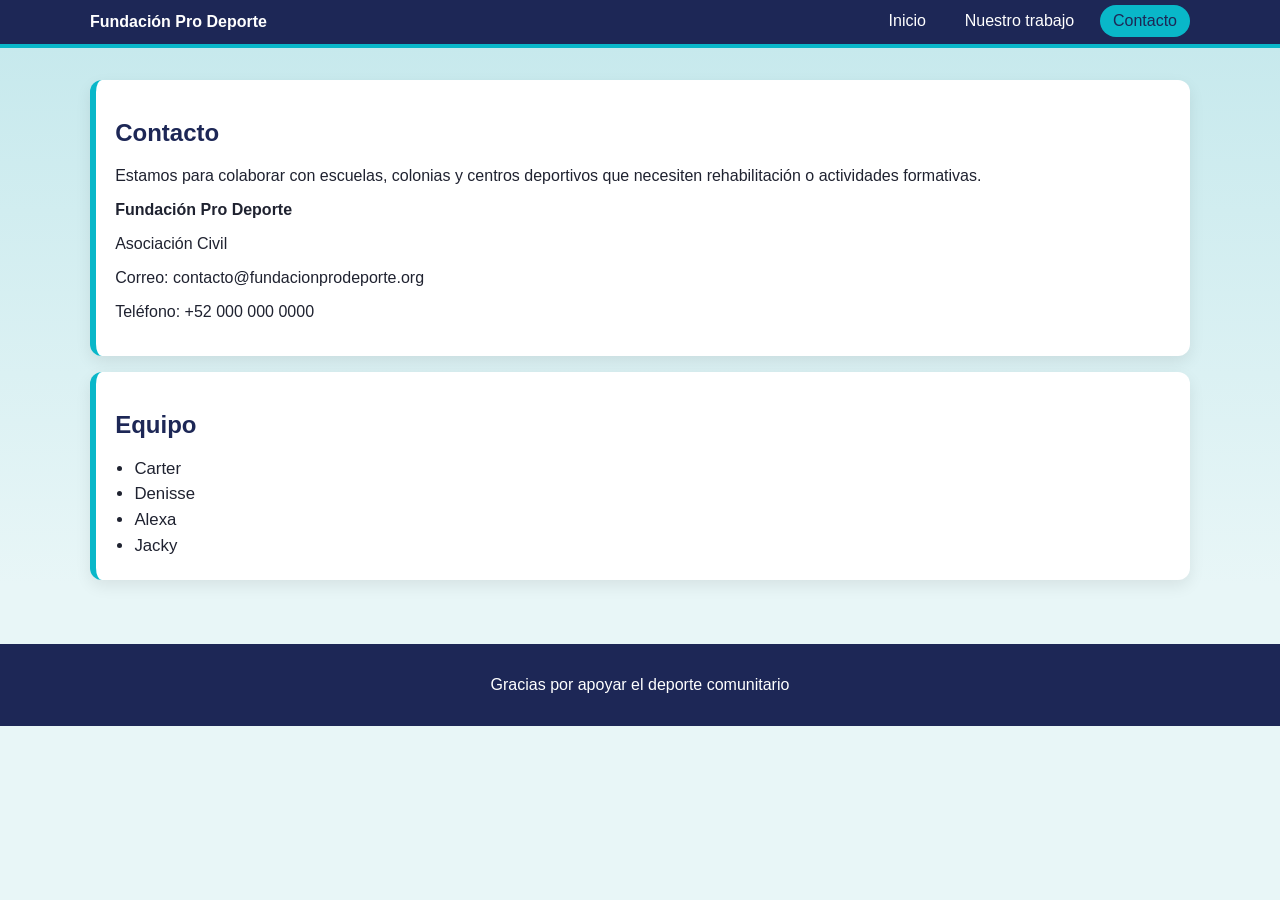
==== contacto.html @ 07d95d59 "first commit" ====
<!doctype html>
<html lang="es">
<head>
  <meta charset="UTF-8">
  <meta name="viewport" content="width=device-width, initial-scale=1.0">
  <title>Fundación Pro Deporte | Contacto</title>
  <link rel="stylesheet" href="styles.css">
</head>
<body>
  <header class="site-header">
    <nav class="nav container">
      <a class="brand" href="index.html">Fundación Pro Deporte</a>
      <ul class="nav-links">
        <li><a href="index.html">Inicio</a></li>
        <li><a href="nuestro-trabajo.html">Nuestro trabajo</a></li>
        <li><a class="active" href="contacto.html">Contacto</a></li>
      </ul>
    </nav>
  </header>

  <main class="container page-content">
    <section class="card">
      <h1>Contacto</h1>
      <p>
        Estamos para colaborar con escuelas, colonias y centros deportivos que necesiten
        rehabilitación o actividades formativas.
      </p>
      <p><strong>Fundación Pro Deporte</strong></p>
      <p>Asociación Civil</p>
      <p>Correo: contacto@fundacionprodeporte.org</p>
      <p>Teléfono: +52 000 000 0000</p>
    </section>

    <section class="card">
      <h2>Equipo</h2>
      <ul class="team-list">
        <li>Carter</li>
        <li>Denisse</li>
        <li>Alexa</li>
        <li>Jacky</li>
      </ul>
    </section>
  </main>

  <footer class="site-footer">
    <div class="container">
      <p>Gracias por apoyar el deporte comunitario</p>
    </div>
  </footer>
</body>
</html>
---- styles.css ----
:root {
  --primary: #09b7c9;
  --primary-dark: #0a6c8e;
  --navy: #1d2756;
  --light-bg: #e8f6f7;
  --white: #ffffff;
  --text: #1f2230;
}

* {
  box-sizing: border-box;
}

body {
  margin: 0;
  font-family: Arial, Helvetica, sans-serif;
  color: var(--text);
  background: linear-gradient(180deg, #c4e8ec 0%, var(--light-bg) 65%);
  min-height: 100vh;
}

.container {
  width: min(1100px, 92%);
  margin: 0 auto;
}

.site-header {
  background: var(--navy);
  border-bottom: 4px solid var(--primary);
}

.nav {
  display: flex;
  justify-content: space-between;
  align-items: center;
  gap: 1rem;
  padding: 0.8rem 0;
}

.brand {
  color: var(--white);
  text-decoration: none;
  font-weight: 700;
}

.nav-links {
  display: flex;
  list-style: none;
  gap: 0.8rem;
  padding: 0;
  margin: 0;
}

.nav-links a {
  text-decoration: none;
  color: var(--white);
  padding: 0.4rem 0.75rem;
  border-radius: 999px;
  border: 1px solid transparent;
}

.nav-links a:hover,
.nav-links .active {
  background: var(--primary);
  color: var(--navy);
}

.hero {
  text-align: center;
  padding: 3rem 0 4rem;
}

.hero-logo {
  width: min(420px, 95%);
  border-radius: 14px;
  box-shadow: 0 10px 24px rgba(0, 0, 0, 0.14);
}

h1, h2 {
  color: var(--navy);
}

.btn-primary {
  display: inline-block;
  margin-top: 1rem;
  background: var(--primary);
  color: var(--navy);
  font-weight: 700;
  text-decoration: none;
  padding: 0.7rem 1.1rem;
  border-radius: 8px;
  transition: transform 0.2s ease;
}

.btn-primary:hover {
  transform: translateY(-2px);
}

.page-content {
  padding: 2rem 0 3rem;
  display: grid;
  gap: 1rem;
}

.card {
  background: var(--white);
  border-left: 6px solid var(--primary);
  border-radius: 12px;
  padding: 1.2rem;
  box-shadow: 0 6px 16px rgba(0, 0, 0, 0.08);
}

.gallery {
  display: grid;
  grid-template-columns: repeat(auto-fit, minmax(240px, 1fr));
  gap: 1rem;
}

figure {
  margin: 0;
}

figure img {
  width: 100%;
  height: 340px;
  object-fit: cover;
  border-radius: 10px;
  border: 3px solid var(--primary-dark);
}

figcaption {
  margin-top: 0.4rem;
  font-size: 0.95rem;
}

.schedule-image {
  width: min(550px, 100%);
  border-radius: 10px;
  border: 2px solid #d1d5de;
}

.timeline {
  margin-top: 1rem;
  padding-left: 1.2rem;
}

.timeline li {
  margin: 0.45rem 0;
}

.team-list {
  margin: 0;
  padding-left: 1.2rem;
}

.team-list li {
  margin: 0.35rem 0;
  font-size: 1.05rem;
}

.site-footer {
  background: var(--navy);
  color: var(--white);
  text-align: center;
  padding: 1rem 0;
  margin-top: 1rem;
}

@media (max-width: 740px) {
  .nav {
    flex-direction: column;
    align-items: flex-start;
  }
}
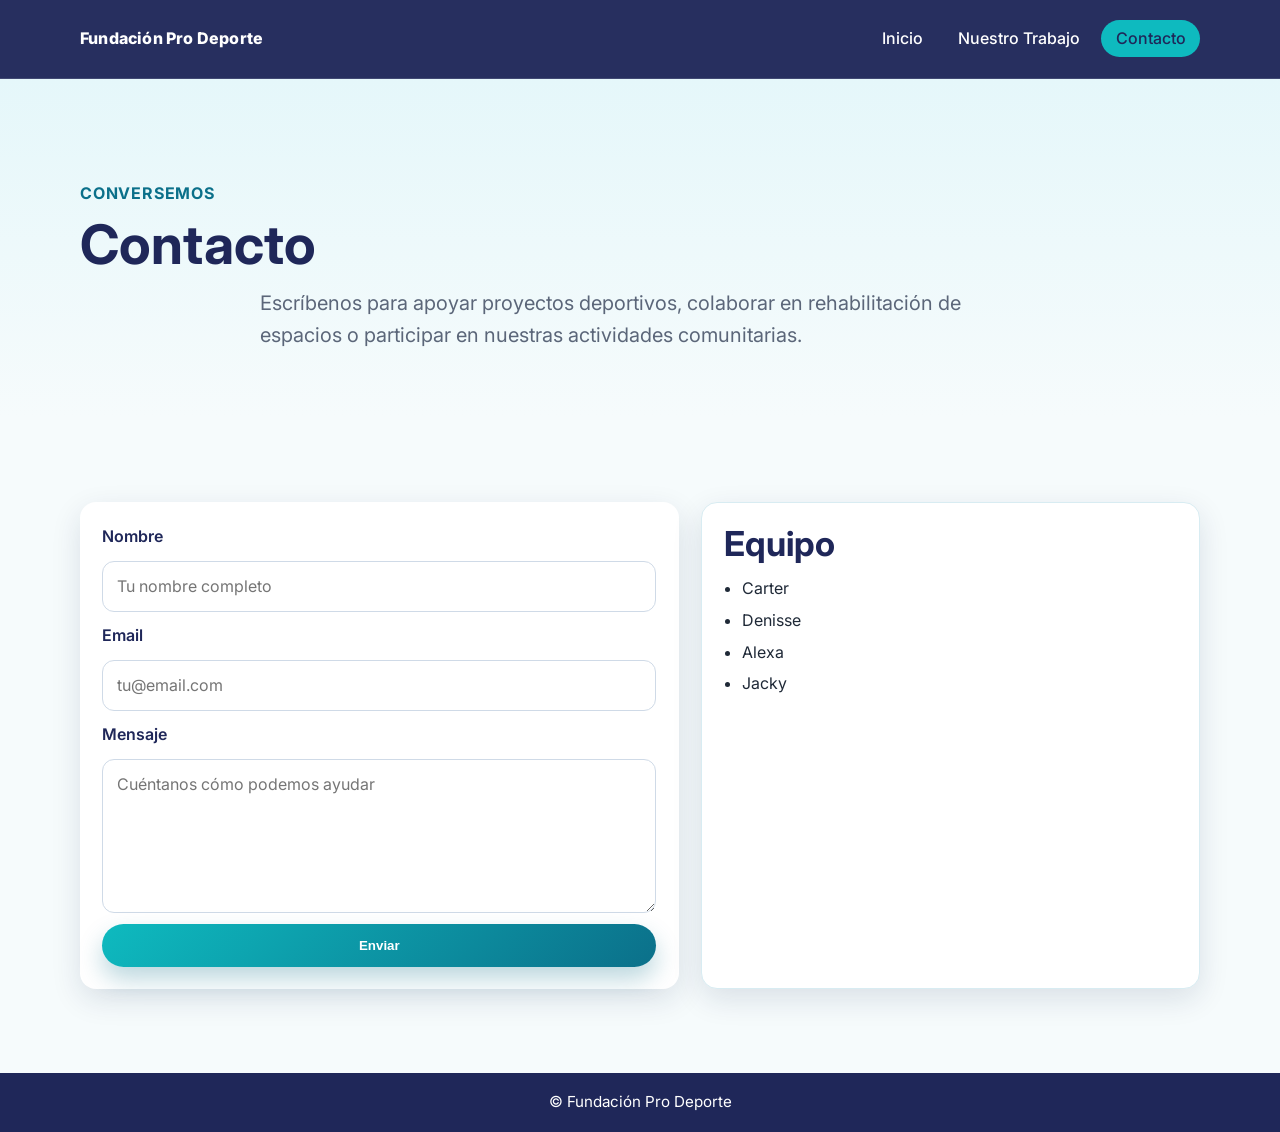
==== commit 126382fc: "Update pages and styles; add trabajo page Co-authored-by: Cursor <cursoragent@cursor.com>" ====
--- a/contacto.html
+++ b/contacto.html
@@ -8,44 +8,69 @@
 </head>
 <body>
   <header class="site-header">
-    <nav class="nav container">
+    <div class="container nav">
       <a class="brand" href="index.html">Fundación Pro Deporte</a>
-      <ul class="nav-links">
-        <li><a href="index.html">Inicio</a></li>
-        <li><a href="nuestro-trabajo.html">Nuestro trabajo</a></li>
-        <li><a class="active" href="contacto.html">Contacto</a></li>
-      </ul>
-    </nav>
+      <button class="menu-toggle" aria-label="Abrir menú">☰</button>
+      <nav>
+        <ul class="nav-links">
+          <li><a href="index.html">Inicio</a></li>
+          <li><a href="trabajo.html">Nuestro Trabajo</a></li>
+          <li><a class="active" href="contacto.html">Contacto</a></li>
+        </ul>
+      </nav>
+    </div>
   </header>
 
-  <main class="container page-content">
-    <section class="card">
-      <h1>Contacto</h1>
-      <p>
-        Estamos para colaborar con escuelas, colonias y centros deportivos que necesiten
-        rehabilitación o actividades formativas.
-      </p>
-      <p><strong>Fundación Pro Deporte</strong></p>
-      <p>Asociación Civil</p>
-      <p>Correo: contacto@fundacionprodeporte.org</p>
-      <p>Teléfono: +52 000 000 0000</p>
+  <main>
+    <section class="page-hero">
+      <div class="container">
+        <p class="hero-kicker">Conversemos</p>
+        <h1>Contacto</h1>
+        <p class="hero-subtitle">
+          Escríbenos para apoyar proyectos deportivos, colaborar en rehabilitación de espacios o
+          participar en nuestras actividades comunitarias.
+        </p>
+      </div>
     </section>
 
-    <section class="card">
-      <h2>Equipo</h2>
-      <ul class="team-list">
-        <li>Carter</li>
-        <li>Denisse</li>
-        <li>Alexa</li>
-        <li>Jacky</li>
-      </ul>
+    <section class="section">
+      <div class="container two-col">
+        <form class="contact-form" action="#" method="post">
+          <label for="nombre">Nombre</label>
+          <input id="nombre" name="nombre" type="text" placeholder="Tu nombre completo" required>
+
+          <label for="email">Email</label>
+          <input id="email" name="email" type="email" placeholder="tu@email.com" required>
+
+          <label for="mensaje">Mensaje</label>
+          <textarea id="mensaje" name="mensaje" rows="5" placeholder="Cuéntanos cómo podemos ayudar" required></textarea>
+
+          <button class="btn-primary" type="submit">Enviar</button>
+        </form>
+
+        <aside class="info-card">
+          <h2>Equipo</h2>
+          <ul class="team-list">
+            <li>Carter</li>
+            <li>Denisse</li>
+            <li>Alexa</li>
+            <li>Jacky</li>
+          </ul>
+        </aside>
+      </div>
     </section>
   </main>
 
   <footer class="site-footer">
-    <div class="container">
-      <p>Gracias por apoyar el deporte comunitario</p>
-    </div>
+    <div class="container">© Fundación Pro Deporte</div>
   </footer>
+
+  <script>
+    const toggle = document.querySelector('.menu-toggle');
+    const navLinks = document.querySelector('.nav-links');
+    toggle.addEventListener('click', () => {
+      navLinks.classList.toggle('open');
+    });
+  </script>
 </body>
 </html>
--- a/styles.css
+++ b/styles.css
@@ -1,174 +1,367 @@
+@import url("https://fonts.googleapis.com/css2?family=Inter:wght@400;500;600;700;800&display=swap");
+
 :root {
-  --primary: #09b7c9;
-  --primary-dark: #0a6c8e;
-  --navy: #1d2756;
-  --light-bg: #e8f6f7;
-  --white: #ffffff;
-  --text: #1f2230;
-}
-
-* {
+  --primary: #0ebabf;
+  --primary-dark: #0b708a;
+  --navy: #1f2759;
+  --accent: #f28a2e;
+  --bg: #f6fbfc;
+  --bg-alt: #eaf6f9;
+  --surface: #ffffff;
+  --text: #1f2937;
+  --muted: #5b6679;
+  --shadow: 0 10px 30px rgba(18, 34, 74, 0.12);
+  --radius: 16px;
+}
+
+*,
+*::before,
+*::after {
   box-sizing: border-box;
+}
+
+html {
+  scroll-behavior: smooth;
 }
 
 body {
   margin: 0;
-  font-family: Arial, Helvetica, sans-serif;
+  font-family: "Inter", sans-serif;
   color: var(--text);
-  background: linear-gradient(180deg, #c4e8ec 0%, var(--light-bg) 65%);
-  min-height: 100vh;
+  background: var(--bg);
+  line-height: 1.6;
+}
+
+img {
+  max-width: 100%;
+  display: block;
 }
 
 .container {
-  width: min(1100px, 92%);
+  width: min(1120px, 92%);
   margin: 0 auto;
 }
 
 .site-header {
-  background: var(--navy);
-  border-bottom: 4px solid var(--primary);
+  position: sticky;
+  top: 0;
+  z-index: 30;
+  background: rgba(31, 39, 89, 0.96);
+  backdrop-filter: blur(6px);
+  border-bottom: 1px solid rgba(255, 255, 255, 0.12);
 }
 
 .nav {
+  min-height: 78px;
   display: flex;
+  align-items: center;
   justify-content: space-between;
+  gap: 1rem;
+}
+
+.brand {
+  color: #fff;
+  text-decoration: none;
+  font-weight: 800;
+  letter-spacing: 0.2px;
+}
+
+.nav nav {
+  margin-left: auto;
+}
+
+.nav-links {
+  display: flex;
   align-items: center;
-  gap: 1rem;
-  padding: 0.8rem 0;
-}
-
-.brand {
-  color: var(--white);
+  list-style: none;
+  gap: 0.4rem;
+  margin: 0;
+  padding: 0;
+}
+
+.nav-links a {
+  color: #fff;
+  text-decoration: none;
+  padding: 0.52rem 0.9rem;
+  border-radius: 999px;
+  font-weight: 500;
+  transition: background 0.24s ease, transform 0.24s ease;
+}
+
+.nav-links a:hover,
+.nav-links a.active {
+  background: var(--primary);
+  color: var(--navy);
+}
+
+.menu-toggle {
+  display: none;
+  border: none;
+  background: transparent;
+  color: #fff;
+  font-size: 1.4rem;
+  cursor: pointer;
+}
+
+.hero {
+  position: relative;
+  min-height: 78vh;
+  display: grid;
+  place-items: center;
+  text-align: center;
+  padding: 8rem 0 6rem;
+  background: linear-gradient(155deg, #d6f4f6 0%, #e7f3f8 45%, #fdfefe 100%);
+  overflow: hidden;
+}
+
+.hero-overlay {
+  position: absolute;
+  inset: auto auto -120px -90px;
+  width: 320px;
+  height: 320px;
+  background: radial-gradient(circle, rgba(11, 112, 138, 0.18), transparent 70%);
+}
+
+.hero-content {
+  position: relative;
+  z-index: 2;
+}
+
+.hero-logo {
+  width: min(300px, 78vw);
+  margin: 0 auto 1.5rem;
+  border-radius: 14px;
+  box-shadow: var(--shadow);
+}
+
+.hero-kicker {
+  color: var(--primary-dark);
+  font-weight: 700;
+  letter-spacing: 0.05em;
+  text-transform: uppercase;
+  margin-bottom: 0.35rem;
+}
+
+h1,
+h2,
+h3 {
+  color: var(--navy);
+  line-height: 1.15;
+  margin-top: 0;
+}
+
+h1 {
+  font-size: clamp(2rem, 5vw, 3.4rem);
+  margin-bottom: 0.75rem;
+}
+
+h2 {
+  font-size: clamp(1.5rem, 3vw, 2.15rem);
+  margin-bottom: 0.8rem;
+}
+
+.hero-subtitle {
+  max-width: 760px;
+  margin: 0 auto 1.8rem;
+  font-size: clamp(1rem, 2.2vw, 1.25rem);
+  color: var(--muted);
+}
+
+.btn-primary {
+  display: inline-flex;
+  align-items: center;
+  justify-content: center;
+  gap: 0.4rem;
+  border: none;
+  background: linear-gradient(135deg, var(--primary) 0%, var(--primary-dark) 100%);
+  color: #fff;
   text-decoration: none;
   font-weight: 700;
-}
-
-.nav-links {
-  display: flex;
-  list-style: none;
-  gap: 0.8rem;
-  padding: 0;
-  margin: 0;
-}
-
-.nav-links a {
-  text-decoration: none;
-  color: var(--white);
-  padding: 0.4rem 0.75rem;
   border-radius: 999px;
-  border: 1px solid transparent;
-}
-
-.nav-links a:hover,
-.nav-links .active {
-  background: var(--primary);
-  color: var(--navy);
-}
-
-.hero {
-  text-align: center;
-  padding: 3rem 0 4rem;
-}
-
-.hero-logo {
-  width: min(420px, 95%);
-  border-radius: 14px;
-  box-shadow: 0 10px 24px rgba(0, 0, 0, 0.14);
-}
-
-h1, h2 {
-  color: var(--navy);
-}
-
-.btn-primary {
-  display: inline-block;
-  margin-top: 1rem;
-  background: var(--primary);
-  color: var(--navy);
-  font-weight: 700;
-  text-decoration: none;
-  padding: 0.7rem 1.1rem;
-  border-radius: 8px;
-  transition: transform 0.2s ease;
+  padding: 0.88rem 1.45rem;
+  cursor: pointer;
+  box-shadow: 0 12px 24px rgba(11, 112, 138, 0.28);
+  transition: transform 0.26s ease, box-shadow 0.26s ease, filter 0.26s ease;
 }
 
 .btn-primary:hover {
   transform: translateY(-2px);
-}
-
-.page-content {
-  padding: 2rem 0 3rem;
+  box-shadow: 0 16px 28px rgba(11, 112, 138, 0.35);
+  filter: saturate(1.08);
+}
+
+.section {
+  padding: clamp(3.2rem, 7vw, 5.2rem) 0;
+}
+
+.alt-bg {
+  background: var(--bg-alt);
+}
+
+.two-col {
   display: grid;
-  gap: 1rem;
-}
-
-.card {
-  background: var(--white);
-  border-left: 6px solid var(--primary);
+  grid-template-columns: 1.2fr 1fr;
+  gap: 1.4rem;
+}
+
+.info-card,
+.contact-form,
+.media-card,
+.table-wrap {
+  background: var(--surface);
+  border-radius: var(--radius);
+  box-shadow: var(--shadow);
+}
+
+.info-card {
+  padding: 1.35rem;
+  border: 1px solid #d8ecf2;
+}
+
+.page-hero {
+  padding: clamp(3.4rem, 7vw, 5.4rem) 0 2.4rem;
+  background: linear-gradient(180deg, #e5f7fa 0%, transparent 100%);
+}
+
+.gallery {
+  margin-top: 1rem;
+  display: grid;
+  grid-template-columns: repeat(2, minmax(0, 1fr));
+  gap: 1.2rem;
+}
+
+.media-card {
+  padding: 1rem;
+}
+
+.label {
+  display: inline-block;
+  padding: 0.2rem 0.6rem;
+  margin-bottom: 0.8rem;
+  border-radius: 999px;
+  font-size: 0.86rem;
+  font-weight: 700;
+  color: #fff;
+  background: var(--accent);
+}
+
+.media-card img {
+  width: 100%;
   border-radius: 12px;
-  padding: 1.2rem;
-  box-shadow: 0 6px 16px rgba(0, 0, 0, 0.08);
-}
-
-.gallery {
+  aspect-ratio: 16 / 10;
+  object-fit: cover;
+}
+
+.media-card p {
+  color: var(--muted);
+  margin: 0.8rem 0 0;
+}
+
+.table-wrap {
+  margin-top: 1.1rem;
+  overflow-x: auto;
+}
+
+table {
+  width: 100%;
+  border-collapse: collapse;
+  min-width: 560px;
+}
+
+th,
+td {
+  text-align: left;
+  padding: 0.86rem 1rem;
+}
+
+thead {
+  background: #dff2f8;
+}
+
+tbody tr:nth-child(even) {
+  background: #f7fcfd;
+}
+
+tbody td {
+  border-top: 1px solid #e5edf3;
+}
+
+.contact-form {
+  padding: 1.4rem;
   display: grid;
-  grid-template-columns: repeat(auto-fit, minmax(240px, 1fr));
-  gap: 1rem;
-}
-
-figure {
-  margin: 0;
-}
-
-figure img {
+  gap: 0.7rem;
+}
+
+.contact-form label {
+  font-weight: 600;
+  color: var(--navy);
+}
+
+.contact-form input,
+.contact-form textarea {
   width: 100%;
-  height: 340px;
-  object-fit: cover;
-  border-radius: 10px;
-  border: 3px solid var(--primary-dark);
-}
-
-figcaption {
-  margin-top: 0.4rem;
-  font-size: 0.95rem;
-}
-
-.schedule-image {
-  width: min(550px, 100%);
-  border-radius: 10px;
-  border: 2px solid #d1d5de;
-}
-
-.timeline {
-  margin-top: 1rem;
-  padding-left: 1.2rem;
-}
-
-.timeline li {
-  margin: 0.45rem 0;
+  border: 1px solid #cfdae7;
+  border-radius: 12px;
+  padding: 0.74rem 0.85rem;
+  font: inherit;
+  outline: none;
+  transition: border-color 0.2s ease, box-shadow 0.2s ease;
+}
+
+.contact-form input:focus,
+.contact-form textarea:focus {
+  border-color: var(--primary-dark);
+  box-shadow: 0 0 0 4px rgba(11, 112, 138, 0.16);
 }
 
 .team-list {
   margin: 0;
-  padding-left: 1.2rem;
+  padding-left: 1.15rem;
 }
 
 .team-list li {
-  margin: 0.35rem 0;
-  font-size: 1.05rem;
+  margin: 0.38rem 0;
 }
 
 .site-footer {
+  margin-top: 0;
+  padding: 1.1rem 0;
   background: var(--navy);
-  color: var(--white);
+  color: #fff;
   text-align: center;
-  padding: 1rem 0;
-  margin-top: 1rem;
-}
-
-@media (max-width: 740px) {
+  font-size: 0.95rem;
+}
+
+@media (max-width: 900px) {
+  .two-col,
+  .gallery {
+    grid-template-columns: 1fr;
+  }
+}
+
+@media (max-width: 760px) {
+  .menu-toggle {
+    display: block;
+  }
+
+  .nav nav {
+    width: 100%;
+  }
+
   .nav {
+    flex-wrap: wrap;
+    padding: 0.8rem 0;
+  }
+
+  .nav-links {
+    display: none;
+    width: 100%;
     flex-direction: column;
     align-items: flex-start;
-  }
-}
+    padding-top: 0.5rem;
+  }
+
+  .nav-links.open {
+    display: flex;
+  }
+}
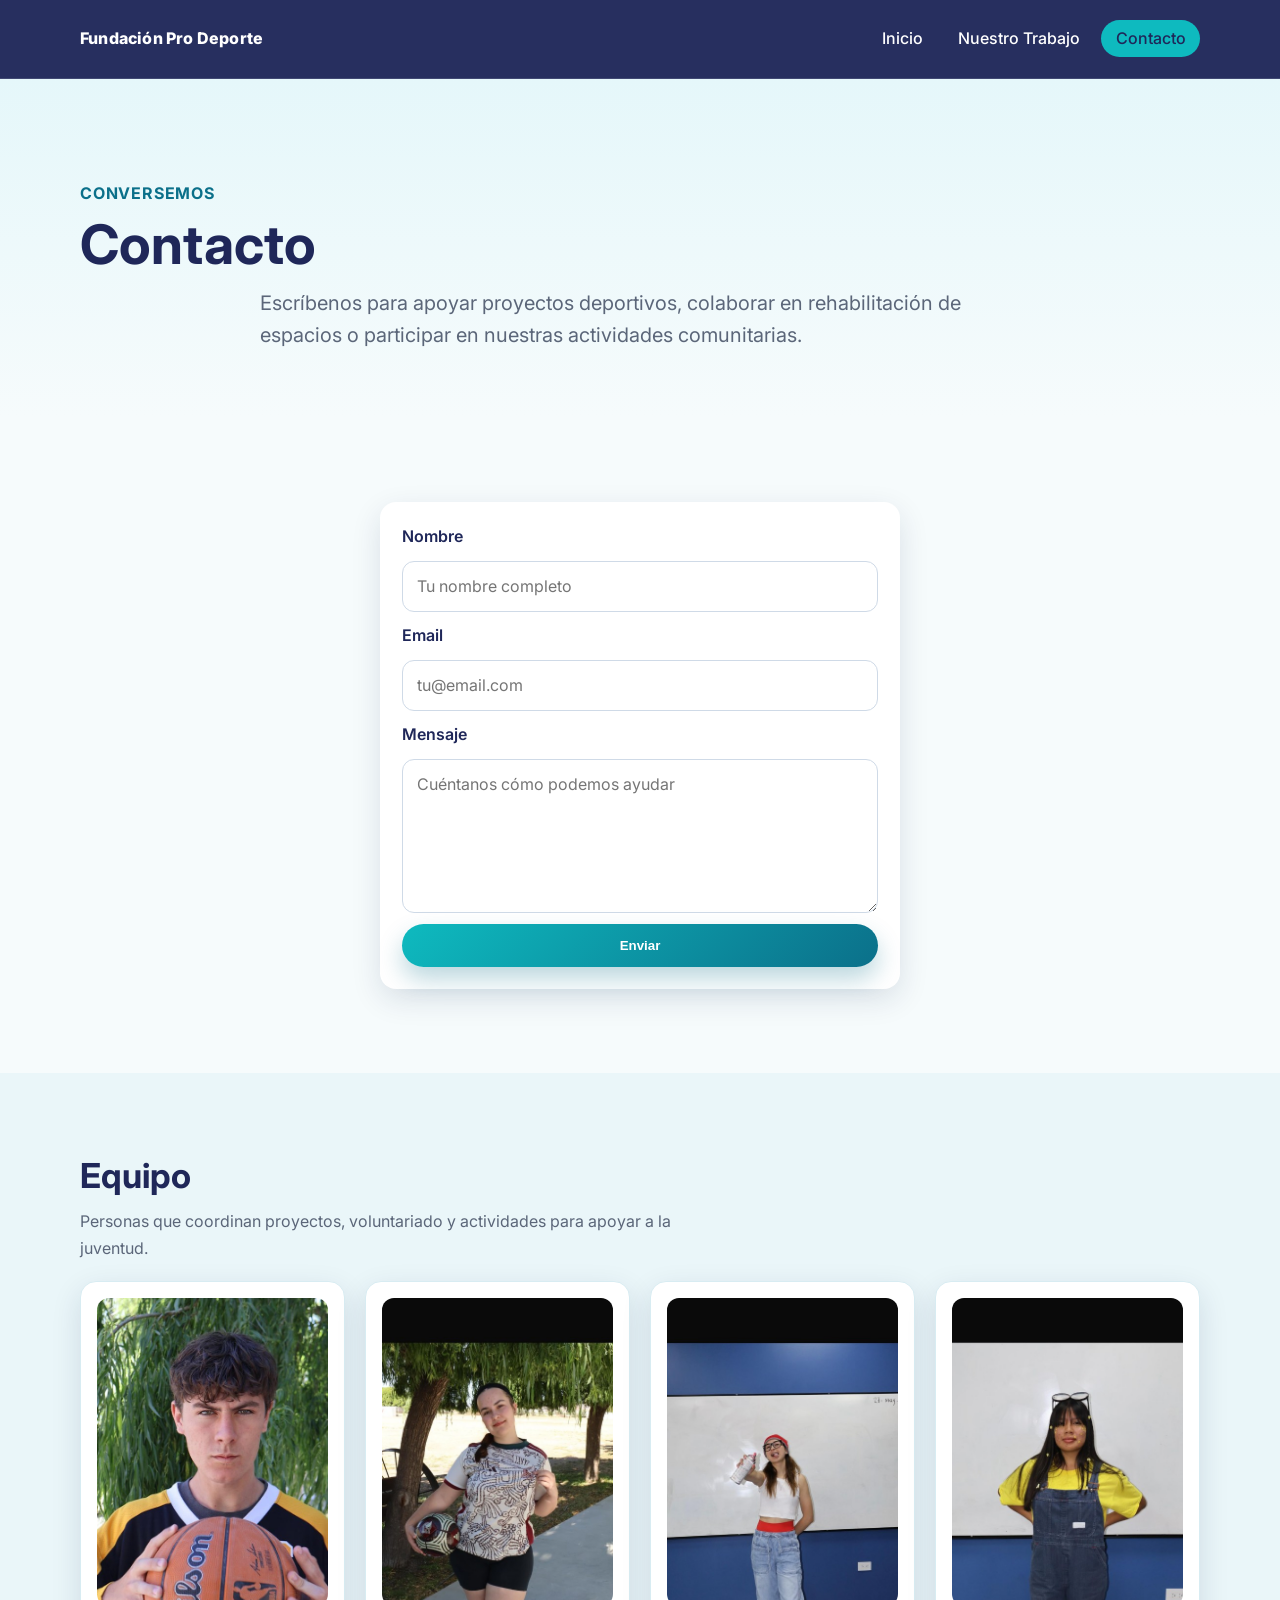
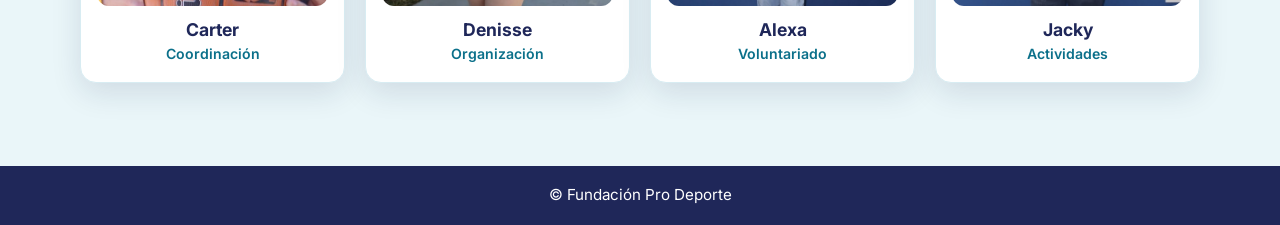
==== commit 63f8c5bb: "Add team photos to Equipo section on contact page Co-authored-by: Cursor <cursoragent@cursor.com>" ====
--- a/contacto.html
+++ b/contacto.html
@@ -34,7 +34,7 @@
     </section>
 
     <section class="section">
-      <div class="container two-col">
+      <div class="container contact-form-wrap">
         <form class="contact-form" action="#" method="post">
           <label for="nombre">Nombre</label>
           <input id="nombre" name="nombre" type="text" placeholder="Tu nombre completo" required>
@@ -47,16 +47,37 @@
 
           <button class="btn-primary" type="submit">Enviar</button>
         </form>
+      </div>
+    </section>
 
-        <aside class="info-card">
-          <h2>Equipo</h2>
-          <ul class="team-list">
-            <li>Carter</li>
-            <li>Denisse</li>
-            <li>Alexa</li>
-            <li>Jacky</li>
-          </ul>
-        </aside>
+    <section class="section alt-bg" id="equipo">
+      <div class="container">
+        <h2>Equipo</h2>
+        <p class="ba-intro">
+          Personas que coordinan proyectos, voluntariado y actividades para apoyar a la juventud.
+        </p>
+        <div class="team-grid">
+          <article class="team-card">
+            <img class="team-photo" src="assets/team-carter.png" alt="Carter">
+            <h3 class="team-name">Carter</h3>
+            <p class="team-role">Coordinación</p>
+          </article>
+          <article class="team-card">
+            <img class="team-photo" src="assets/team-denisse.png" alt="Denisse">
+            <h3 class="team-name">Denisse</h3>
+            <p class="team-role">Organización</p>
+          </article>
+          <article class="team-card">
+            <img class="team-photo" src="assets/team-alexa.png" alt="Alexa">
+            <h3 class="team-name">Alexa</h3>
+            <p class="team-role">Voluntariado</p>
+          </article>
+          <article class="team-card">
+            <img class="team-photo" src="assets/team-jacky.png" alt="Jacky">
+            <h3 class="team-name">Jacky</h3>
+            <p class="team-role">Actividades</p>
+          </article>
+        </div>
       </div>
     </section>
   </main>
--- a/styles.css
+++ b/styles.css
@@ -257,6 +257,178 @@
   margin: 0.8rem 0 0;
 }
 
+.ba-intro {
+  color: var(--muted);
+  max-width: 640px;
+  margin: 0 0 1.25rem;
+  line-height: 1.65;
+}
+
+.ba-card {
+  margin: 0;
+}
+
+.label-before {
+  background: #5f6b7a;
+}
+
+.label-after {
+  background: linear-gradient(135deg, var(--primary-dark), var(--primary));
+}
+
+.gallery-ba .media-card img {
+  aspect-ratio: 1 / 1;
+  object-fit: cover;
+  background: #e8eef2;
+}
+
+.gallery-ba figcaption {
+  color: var(--muted);
+  margin: 0.8rem 0 0;
+  font-size: 0.95rem;
+  line-height: 1.5;
+}
+
+.gallery-ba-inicio {
+  align-items: start;
+}
+
+.gallery-ba-inicio .ba-photo-portrait img {
+  aspect-ratio: 405 / 612;
+  object-fit: cover;
+}
+
+.gallery-ba-inicio .ba-photo-square img {
+  aspect-ratio: 1 / 1;
+  object-fit: cover;
+}
+
+.two-col-cards {
+  align-items: stretch;
+}
+
+.two-col-cards .info-card h3 {
+  margin-bottom: 0.5rem;
+}
+
+.two-col-cards .info-card p {
+  margin: 0;
+  color: var(--muted);
+}
+
+.valores-card .valores-text {
+  margin: 0 0 1rem;
+  color: var(--text);
+}
+
+.valores-list {
+  display: flex;
+  flex-wrap: wrap;
+  gap: 0.5rem;
+  list-style: none;
+  margin: 0;
+  padding: 0;
+}
+
+.valores-list li {
+  padding: 0.35rem 0.75rem;
+  border-radius: 999px;
+  font-size: 0.9rem;
+  font-weight: 600;
+  color: var(--navy);
+  background: var(--bg-alt);
+  border: 1px solid #d0e8ef;
+}
+
+.testimonials {
+  display: grid;
+  grid-template-columns: repeat(3, minmax(0, 1fr));
+  gap: 1.2rem;
+}
+
+.testimonial {
+  margin: 0;
+  padding: 1.25rem;
+}
+
+.testimonial p {
+  margin: 0 0 0.85rem;
+  color: var(--text);
+  font-style: italic;
+  line-height: 1.6;
+}
+
+.testimonial footer {
+  font-size: 0.9rem;
+  font-weight: 600;
+  color: var(--primary-dark);
+}
+
+.help-grid {
+  display: grid;
+  grid-template-columns: repeat(2, minmax(0, 1fr));
+  gap: 1.2rem;
+}
+
+.help-item h3 {
+  margin-bottom: 0.45rem;
+  font-size: 1.05rem;
+}
+
+.help-item p {
+  margin: 0;
+  color: var(--muted);
+  font-size: 0.97rem;
+}
+
+.help-cta {
+  text-align: center;
+  margin: 1.75rem 0 0;
+}
+
+.sponsors-grid {
+  display: grid;
+  grid-template-columns: repeat(auto-fit, minmax(160px, 1fr));
+  gap: 1.25rem;
+  list-style: none;
+  margin: 0;
+  padding: 0;
+  align-items: center;
+}
+
+.sponsors-grid-bottom {
+  grid-template-columns: repeat(5, minmax(0, 1fr));
+  gap: 1rem;
+  max-width: 920px;
+  margin: 0 auto;
+}
+
+.sponsor-item {
+  display: flex;
+  align-items: center;
+  justify-content: center;
+}
+
+.sponsor-item img {
+  max-width: 100%;
+  max-height: 72px;
+  width: auto;
+  height: auto;
+  object-fit: contain;
+}
+
+.sponsors-grid-bottom .sponsor-item {
+  background: transparent;
+  border: none;
+  box-shadow: none;
+  padding: 0;
+  min-height: 0;
+}
+
+.sponsors-grid-bottom .sponsor-item img {
+  max-height: 56px;
+}
+
 .table-wrap {
   margin-top: 1.1rem;
   overflow-x: auto;
@@ -314,13 +486,49 @@
   box-shadow: 0 0 0 4px rgba(11, 112, 138, 0.16);
 }
 
-.team-list {
-  margin: 0;
-  padding-left: 1.15rem;
-}
-
-.team-list li {
-  margin: 0.38rem 0;
+.contact-form-wrap {
+  max-width: 520px;
+  margin: 0 auto;
+}
+
+.contact-form-wrap .contact-form {
+  width: 100%;
+}
+
+.team-grid {
+  display: grid;
+  grid-template-columns: repeat(4, minmax(0, 1fr));
+  gap: 1.25rem;
+}
+
+.team-card {
+  background: var(--surface);
+  border-radius: var(--radius);
+  border: 1px solid #d8ecf2;
+  box-shadow: var(--shadow);
+  padding: 1rem;
+  text-align: center;
+}
+
+.team-photo {
+  width: 100%;
+  aspect-ratio: 3 / 4;
+  object-fit: cover;
+  object-position: center top;
+  border-radius: 12px;
+  margin-bottom: 0.85rem;
+}
+
+.team-name {
+  font-size: 1.1rem;
+  margin: 0 0 0.2rem;
+}
+
+.team-role {
+  margin: 0;
+  font-size: 0.88rem;
+  font-weight: 600;
+  color: var(--primary-dark);
 }
 
 .site-footer {
@@ -337,6 +545,23 @@
   .gallery {
     grid-template-columns: 1fr;
   }
+
+  .testimonials {
+    grid-template-columns: 1fr;
+  }
+
+  .help-grid {
+    grid-template-columns: 1fr;
+  }
+
+  .sponsors-grid,
+  .sponsors-grid-bottom {
+    grid-template-columns: repeat(2, minmax(0, 1fr));
+  }
+
+  .team-grid {
+    grid-template-columns: repeat(2, minmax(0, 1fr));
+  }
 }
 
 @media (max-width: 760px) {
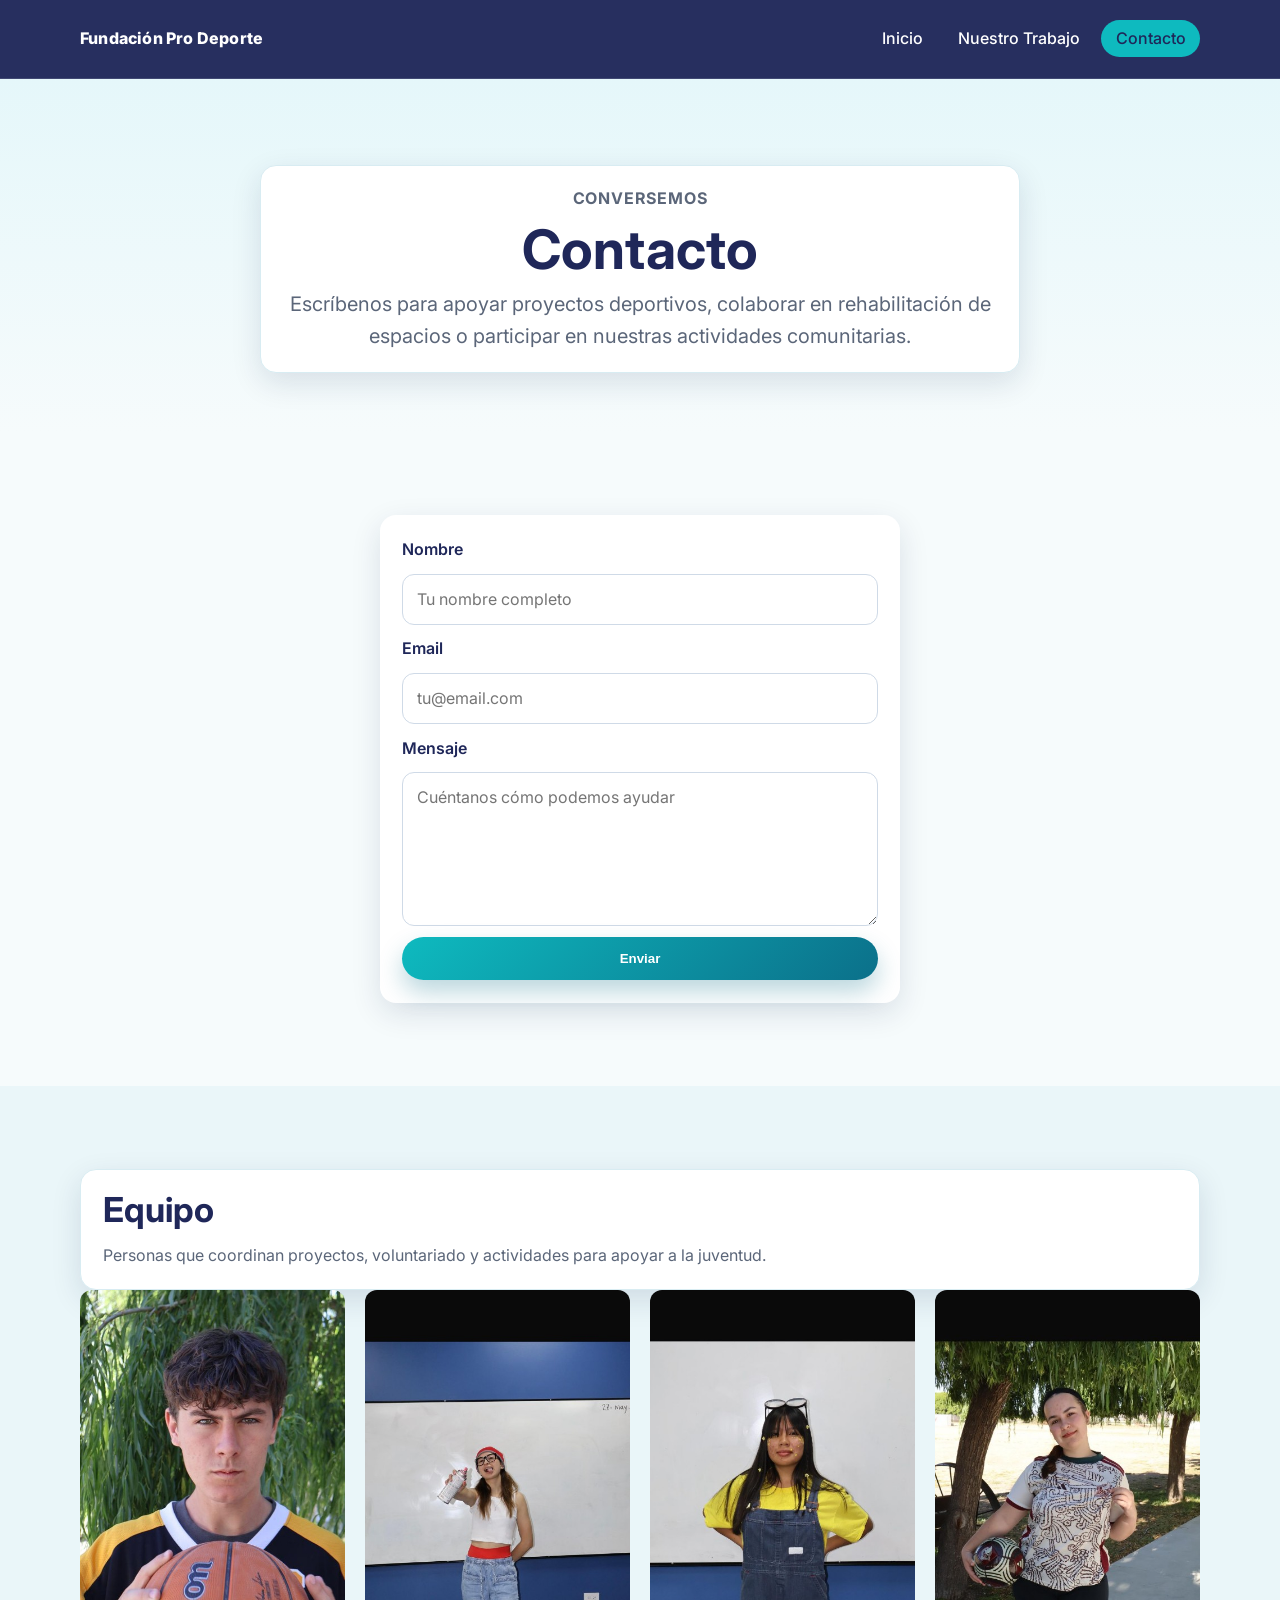
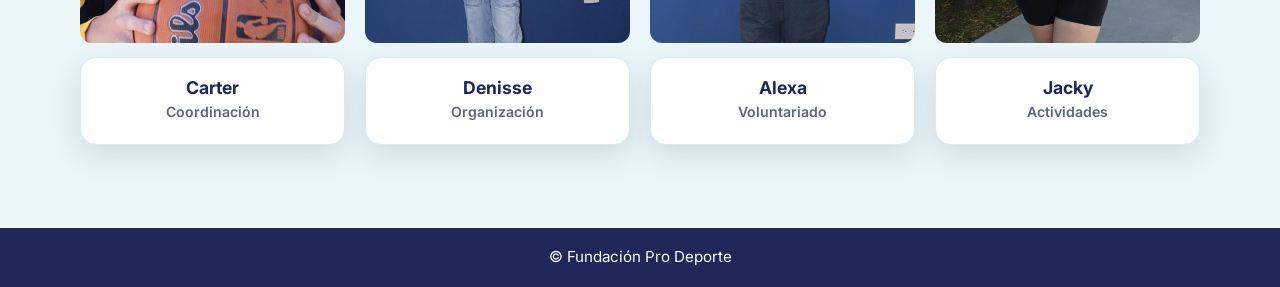
==== commit 2bf523c9: "Fix team photo names, add white text panels across pages Co-authored-by: Cursor <cursoragent@cursor." ====
--- a/contacto.html
+++ b/contacto.html
@@ -24,12 +24,14 @@
   <main>
     <section class="page-hero">
       <div class="container">
-        <p class="hero-kicker">Conversemos</p>
-        <h1>Contacto</h1>
-        <p class="hero-subtitle">
-          Escríbenos para apoyar proyectos deportivos, colaborar en rehabilitación de espacios o
-          participar en nuestras actividades comunitarias.
-        </p>
+        <div class="text-panel text-panel-hero">
+          <p class="hero-kicker">Conversemos</p>
+          <h1>Contacto</h1>
+          <p class="hero-subtitle">
+            Escríbenos para apoyar proyectos deportivos, colaborar en rehabilitación de espacios o
+            participar en nuestras actividades comunitarias.
+          </p>
+        </div>
       </div>
     </section>
 
@@ -52,30 +54,40 @@
 
     <section class="section alt-bg" id="equipo">
       <div class="container">
-        <h2>Equipo</h2>
-        <p class="ba-intro">
-          Personas que coordinan proyectos, voluntariado y actividades para apoyar a la juventud.
-        </p>
+        <div class="text-panel">
+          <h2>Equipo</h2>
+          <p class="ba-intro">
+            Personas que coordinan proyectos, voluntariado y actividades para apoyar a la juventud.
+          </p>
+        </div>
         <div class="team-grid">
           <article class="team-card">
             <img class="team-photo" src="assets/team-carter.png" alt="Carter">
-            <h3 class="team-name">Carter</h3>
-            <p class="team-role">Coordinación</p>
+            <div class="text-panel team-card-text">
+              <h3 class="team-name">Carter</h3>
+              <p class="team-role">Coordinación</p>
+            </div>
           </article>
           <article class="team-card">
-            <img class="team-photo" src="assets/team-denisse.png" alt="Denisse">
-            <h3 class="team-name">Denisse</h3>
-            <p class="team-role">Organización</p>
+            <img class="team-photo" src="assets/team-alexa.png" alt="Denisse">
+            <div class="text-panel team-card-text">
+              <h3 class="team-name">Denisse</h3>
+              <p class="team-role">Organización</p>
+            </div>
           </article>
           <article class="team-card">
-            <img class="team-photo" src="assets/team-alexa.png" alt="Alexa">
-            <h3 class="team-name">Alexa</h3>
-            <p class="team-role">Voluntariado</p>
+            <img class="team-photo" src="assets/team-jacky.png" alt="Alexa">
+            <div class="text-panel team-card-text">
+              <h3 class="team-name">Alexa</h3>
+              <p class="team-role">Voluntariado</p>
+            </div>
           </article>
           <article class="team-card">
-            <img class="team-photo" src="assets/team-jacky.png" alt="Jacky">
-            <h3 class="team-name">Jacky</h3>
-            <p class="team-role">Actividades</p>
+            <img class="team-photo" src="assets/team-denisse.png" alt="Jacky">
+            <div class="text-panel team-card-text">
+              <h3 class="team-name">Jacky</h3>
+              <p class="team-role">Actividades</p>
+            </div>
           </article>
         </div>
       </div>
--- a/styles.css
+++ b/styles.css
@@ -218,6 +218,57 @@
   border: 1px solid #d8ecf2;
 }
 
+.text-panel {
+  background: var(--surface);
+  border-radius: var(--radius);
+  padding: 1.25rem 1.4rem;
+  border: 1px solid #d8ecf2;
+  box-shadow: var(--shadow);
+}
+
+.text-panel h1,
+.text-panel h2,
+.text-panel h3 {
+  margin-top: 0;
+}
+
+.text-panel p {
+  color: var(--muted);
+  margin: 0 0 0.85rem;
+}
+
+.text-panel p:last-child {
+  margin-bottom: 0;
+}
+
+.text-panel .ba-intro {
+  margin: 0.5rem 0 0;
+  max-width: none;
+}
+
+.section-intro {
+  margin-bottom: 1.25rem;
+}
+
+.text-panel-hero {
+  max-width: 760px;
+  margin: 0 auto 1.25rem;
+  text-align: center;
+}
+
+.text-panel-hero .hero-kicker {
+  margin-bottom: 0.35rem;
+}
+
+.text-panel-hero h1 {
+  margin-bottom: 0.5rem;
+}
+
+.text-panel-hero .hero-subtitle {
+  margin: 0;
+  max-width: none;
+}
+
 .page-hero {
   padding: clamp(3.4rem, 7vw, 5.4rem) 0 2.4rem;
   background: linear-gradient(180deg, #e5f7fa 0%, transparent 100%);
@@ -502,12 +553,15 @@
 }
 
 .team-card {
-  background: var(--surface);
-  border-radius: var(--radius);
-  border: 1px solid #d8ecf2;
-  box-shadow: var(--shadow);
-  padding: 1rem;
+  background: transparent;
+  border: none;
+  box-shadow: none;
+  padding: 0;
   text-align: center;
+}
+
+.team-card-text {
+  margin-top: 0.75rem;
 }
 
 .team-photo {
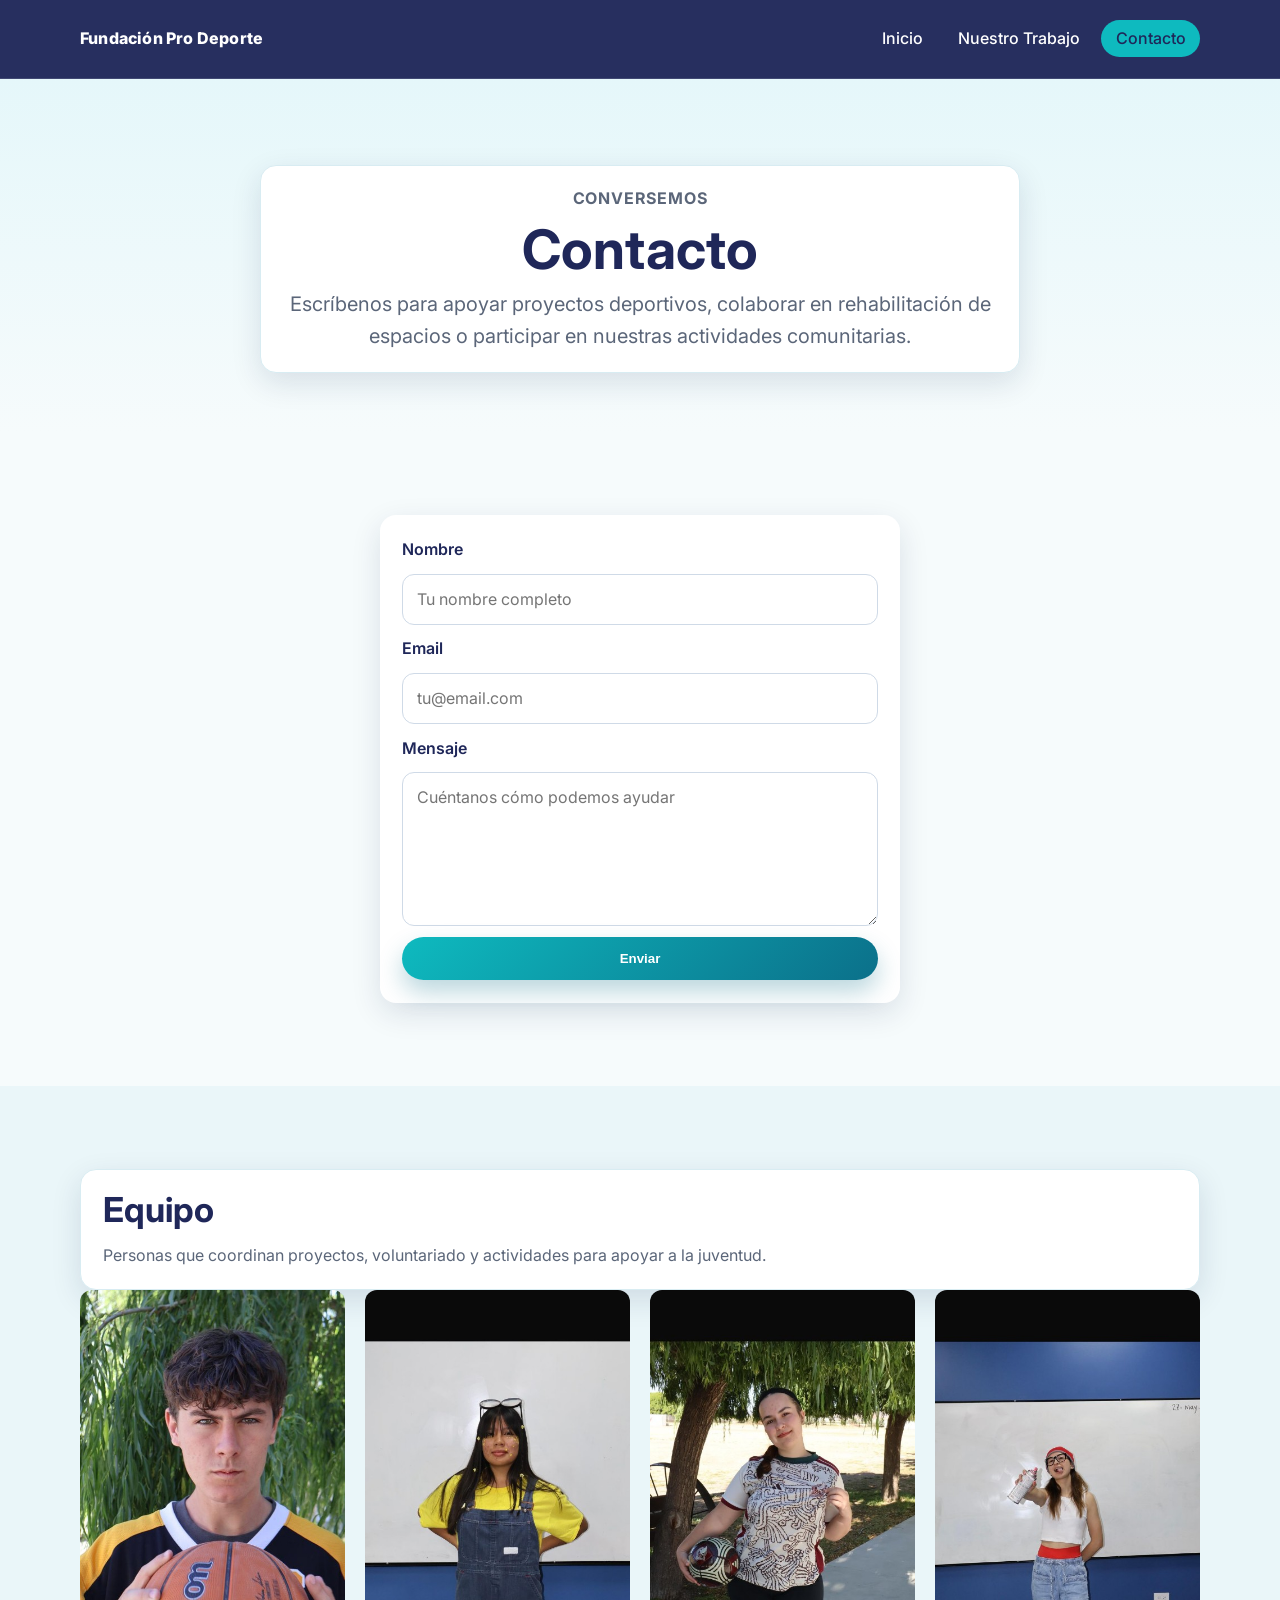
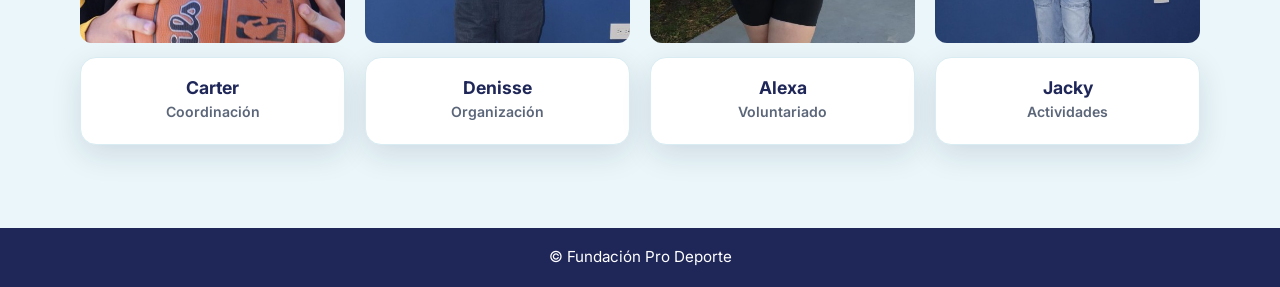
==== commit 3d2367a3: "Correct team photo assignments for Carter, Denisse, Alexa, and Jacky Co-authored-by: Cursor <cursora" ====
--- a/contacto.html
+++ b/contacto.html
@@ -69,21 +69,21 @@
             </div>
           </article>
           <article class="team-card">
-            <img class="team-photo" src="assets/team-alexa.png" alt="Denisse">
+            <img class="team-photo" src="assets/team-jacky.png" alt="Denisse">
             <div class="text-panel team-card-text">
               <h3 class="team-name">Denisse</h3>
               <p class="team-role">Organización</p>
             </div>
           </article>
           <article class="team-card">
-            <img class="team-photo" src="assets/team-jacky.png" alt="Alexa">
+            <img class="team-photo" src="assets/team-denisse.png" alt="Alexa">
             <div class="text-panel team-card-text">
               <h3 class="team-name">Alexa</h3>
               <p class="team-role">Voluntariado</p>
             </div>
           </article>
           <article class="team-card">
-            <img class="team-photo" src="assets/team-denisse.png" alt="Jacky">
+            <img class="team-photo" src="assets/team-alexa.png" alt="Jacky">
             <div class="text-panel team-card-text">
               <h3 class="team-name">Jacky</h3>
               <p class="team-role">Actividades</p>
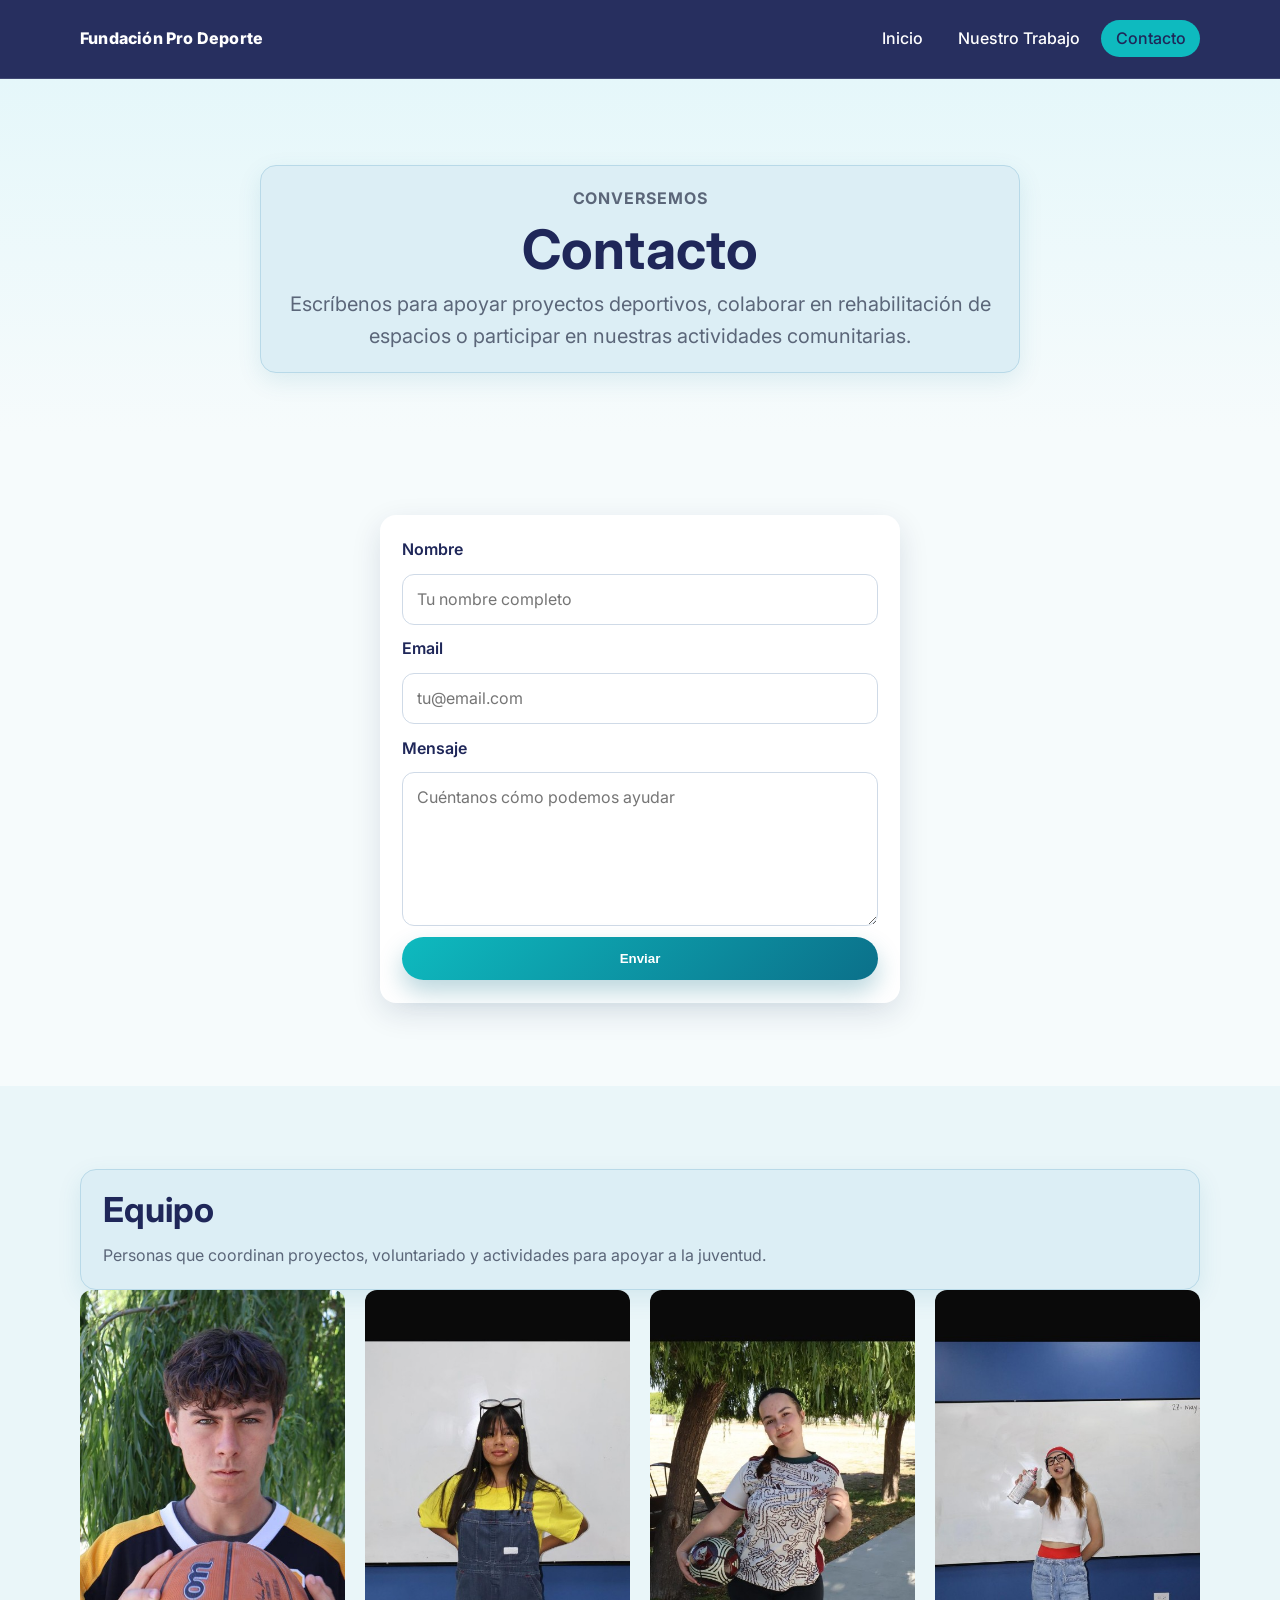
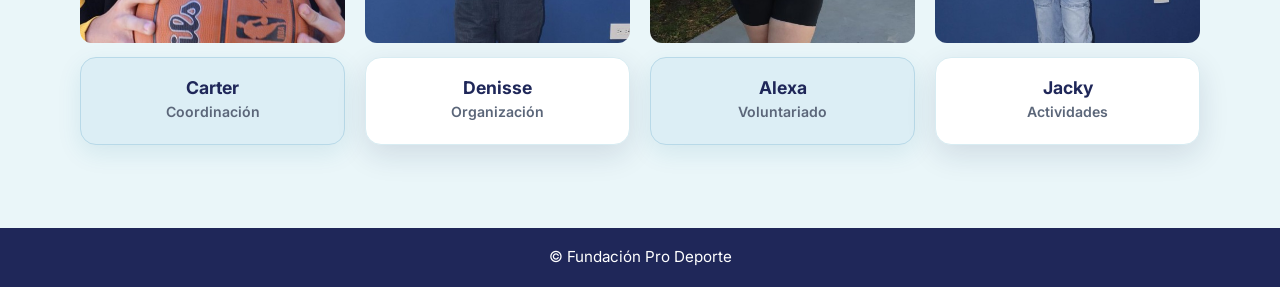
==== commit 4d6e4685: "Add dimmed light blue variant for selected text panels Co-authored-by: Cursor <cursoragent@cursor.co" ====
--- a/contacto.html
+++ b/contacto.html
@@ -24,7 +24,7 @@
   <main>
     <section class="page-hero">
       <div class="container">
-        <div class="text-panel text-panel-hero">
+        <div class="text-panel text-panel-blue text-panel-hero">
           <p class="hero-kicker">Conversemos</p>
           <h1>Contacto</h1>
           <p class="hero-subtitle">
@@ -54,7 +54,7 @@
 
     <section class="section alt-bg" id="equipo">
       <div class="container">
-        <div class="text-panel">
+        <div class="text-panel text-panel-blue">
           <h2>Equipo</h2>
           <p class="ba-intro">
             Personas que coordinan proyectos, voluntariado y actividades para apoyar a la juventud.
@@ -63,7 +63,7 @@
         <div class="team-grid">
           <article class="team-card">
             <img class="team-photo" src="assets/team-carter.png" alt="Carter">
-            <div class="text-panel team-card-text">
+            <div class="text-panel text-panel-blue team-card-text">
               <h3 class="team-name">Carter</h3>
               <p class="team-role">Coordinación</p>
             </div>
@@ -77,7 +77,7 @@
           </article>
           <article class="team-card">
             <img class="team-photo" src="assets/team-denisse.png" alt="Alexa">
-            <div class="text-panel team-card-text">
+            <div class="text-panel text-panel-blue team-card-text">
               <h3 class="team-name">Alexa</h3>
               <p class="team-role">Voluntariado</p>
             </div>
--- a/styles.css
+++ b/styles.css
@@ -8,6 +8,8 @@
   --bg: #f6fbfc;
   --bg-alt: #eaf6f9;
   --surface: #ffffff;
+  --panel-blue: #dceef5;
+  --panel-blue-border: #b8d9e8;
   --text: #1f2937;
   --muted: #5b6679;
   --shadow: 0 10px 30px rgba(18, 34, 74, 0.12);
@@ -226,6 +228,12 @@
   box-shadow: var(--shadow);
 }
 
+.text-panel-blue {
+  background: var(--panel-blue);
+  border-color: var(--panel-blue-border);
+  box-shadow: 0 8px 24px rgba(11, 112, 138, 0.1);
+}
+
 .text-panel h1,
 .text-panel h2,
 .text-panel h3 {
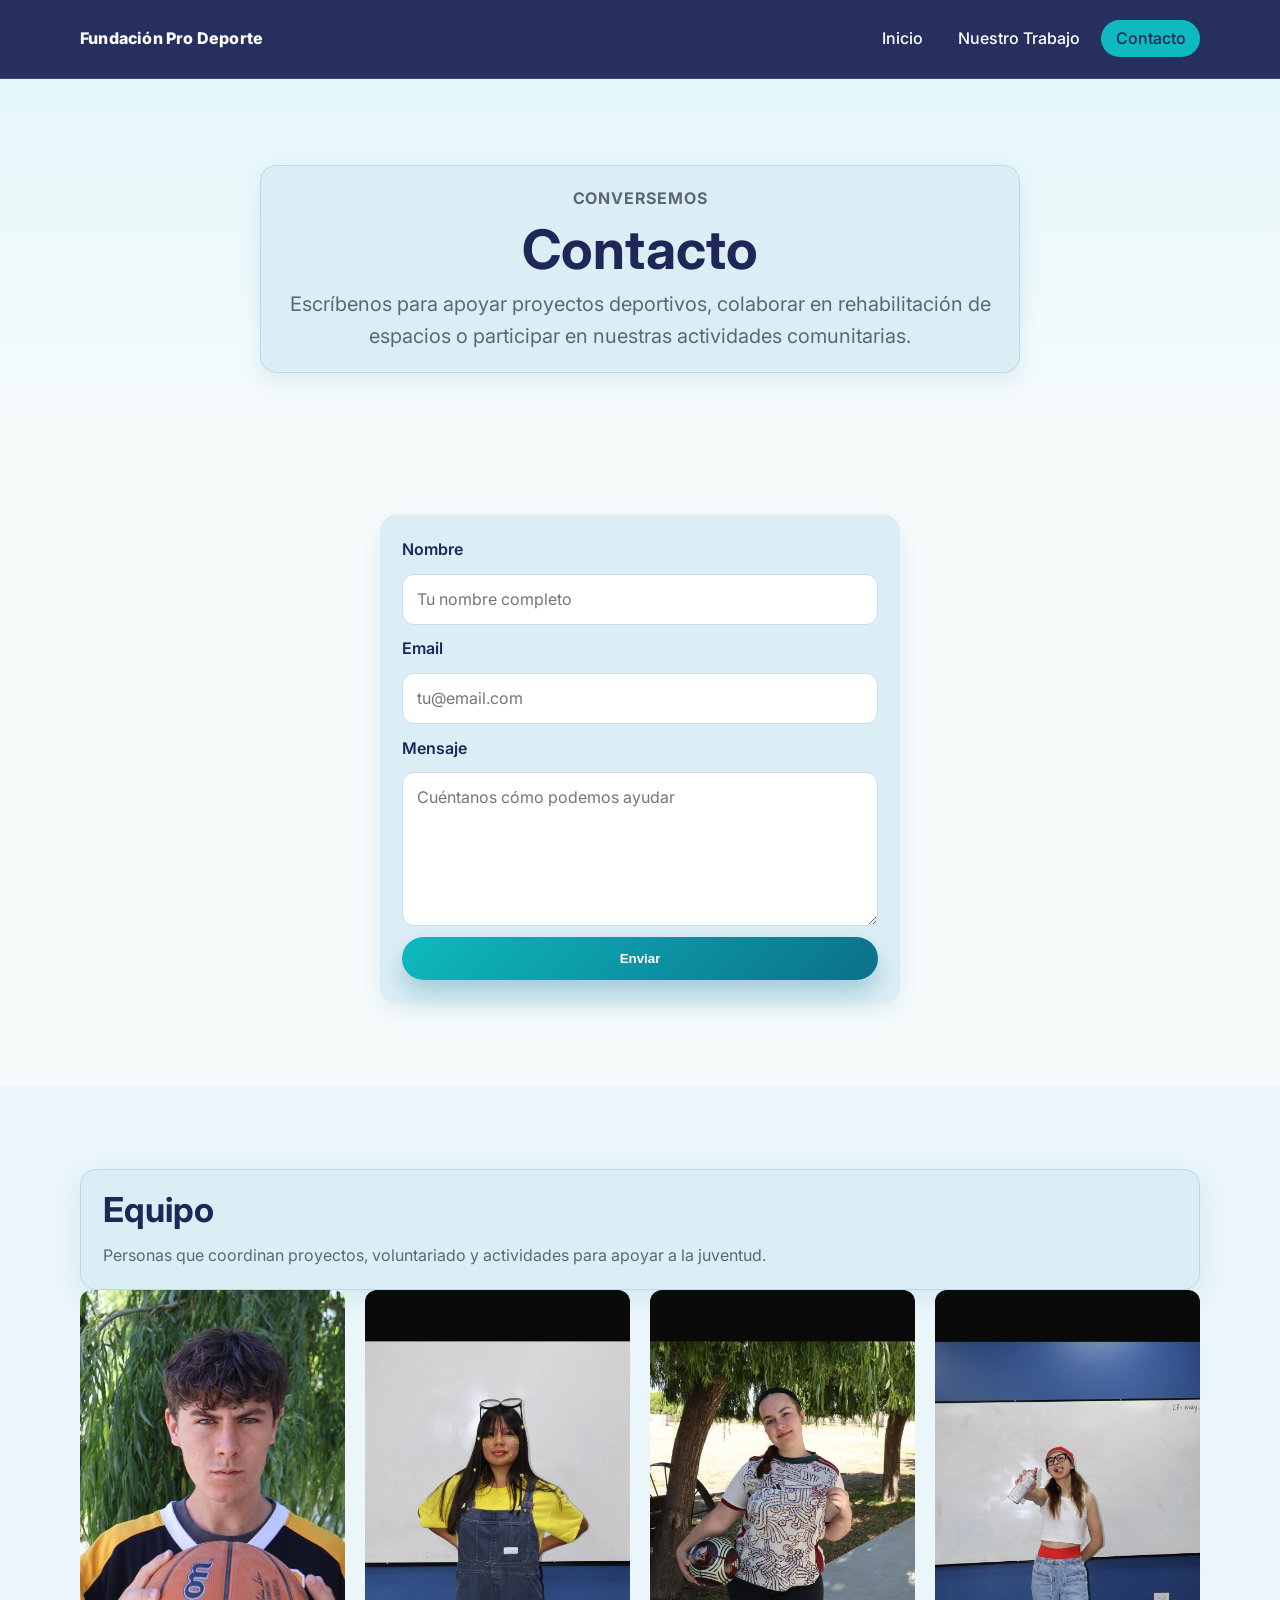
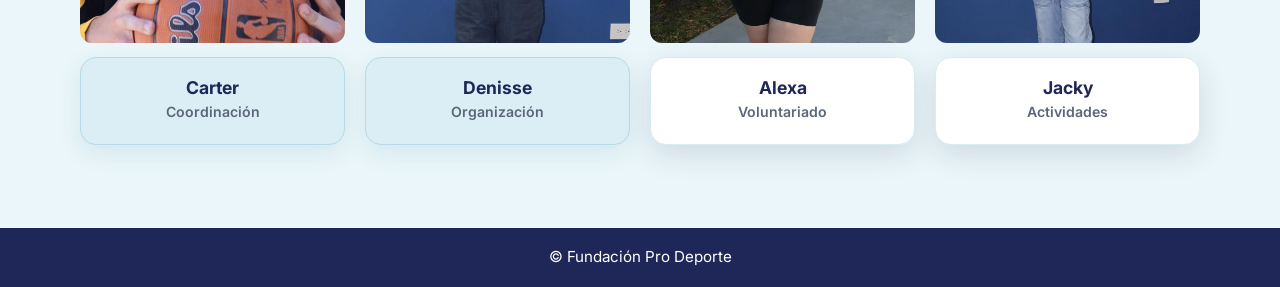
==== commit 0ed1b599: "Apply light blue panels to roughly half of content boxes site-wide Co-authored-by: Cursor <cursorage" ====
--- a/contacto.html
+++ b/contacto.html
@@ -37,7 +37,7 @@
 
     <section class="section">
       <div class="container contact-form-wrap">
-        <form class="contact-form" action="#" method="post">
+        <form class="contact-form info-card-blue" action="#" method="post">
           <label for="nombre">Nombre</label>
           <input id="nombre" name="nombre" type="text" placeholder="Tu nombre completo" required>
 
@@ -70,14 +70,14 @@
           </article>
           <article class="team-card">
             <img class="team-photo" src="assets/team-jacky.png" alt="Denisse">
-            <div class="text-panel team-card-text">
+            <div class="text-panel text-panel-blue team-card-text">
               <h3 class="team-name">Denisse</h3>
               <p class="team-role">Organización</p>
             </div>
           </article>
           <article class="team-card">
             <img class="team-photo" src="assets/team-denisse.png" alt="Alexa">
-            <div class="text-panel text-panel-blue team-card-text">
+            <div class="text-panel team-card-text">
               <h3 class="team-name">Alexa</h3>
               <p class="team-role">Voluntariado</p>
             </div>
--- a/styles.css
+++ b/styles.css
@@ -228,7 +228,9 @@
   box-shadow: var(--shadow);
 }
 
-.text-panel-blue {
+.text-panel-blue,
+.info-card-blue,
+.media-card.info-card-blue {
   background: var(--panel-blue);
   border-color: var(--panel-blue-border);
   box-shadow: 0 8px 24px rgba(11, 112, 138, 0.1);
